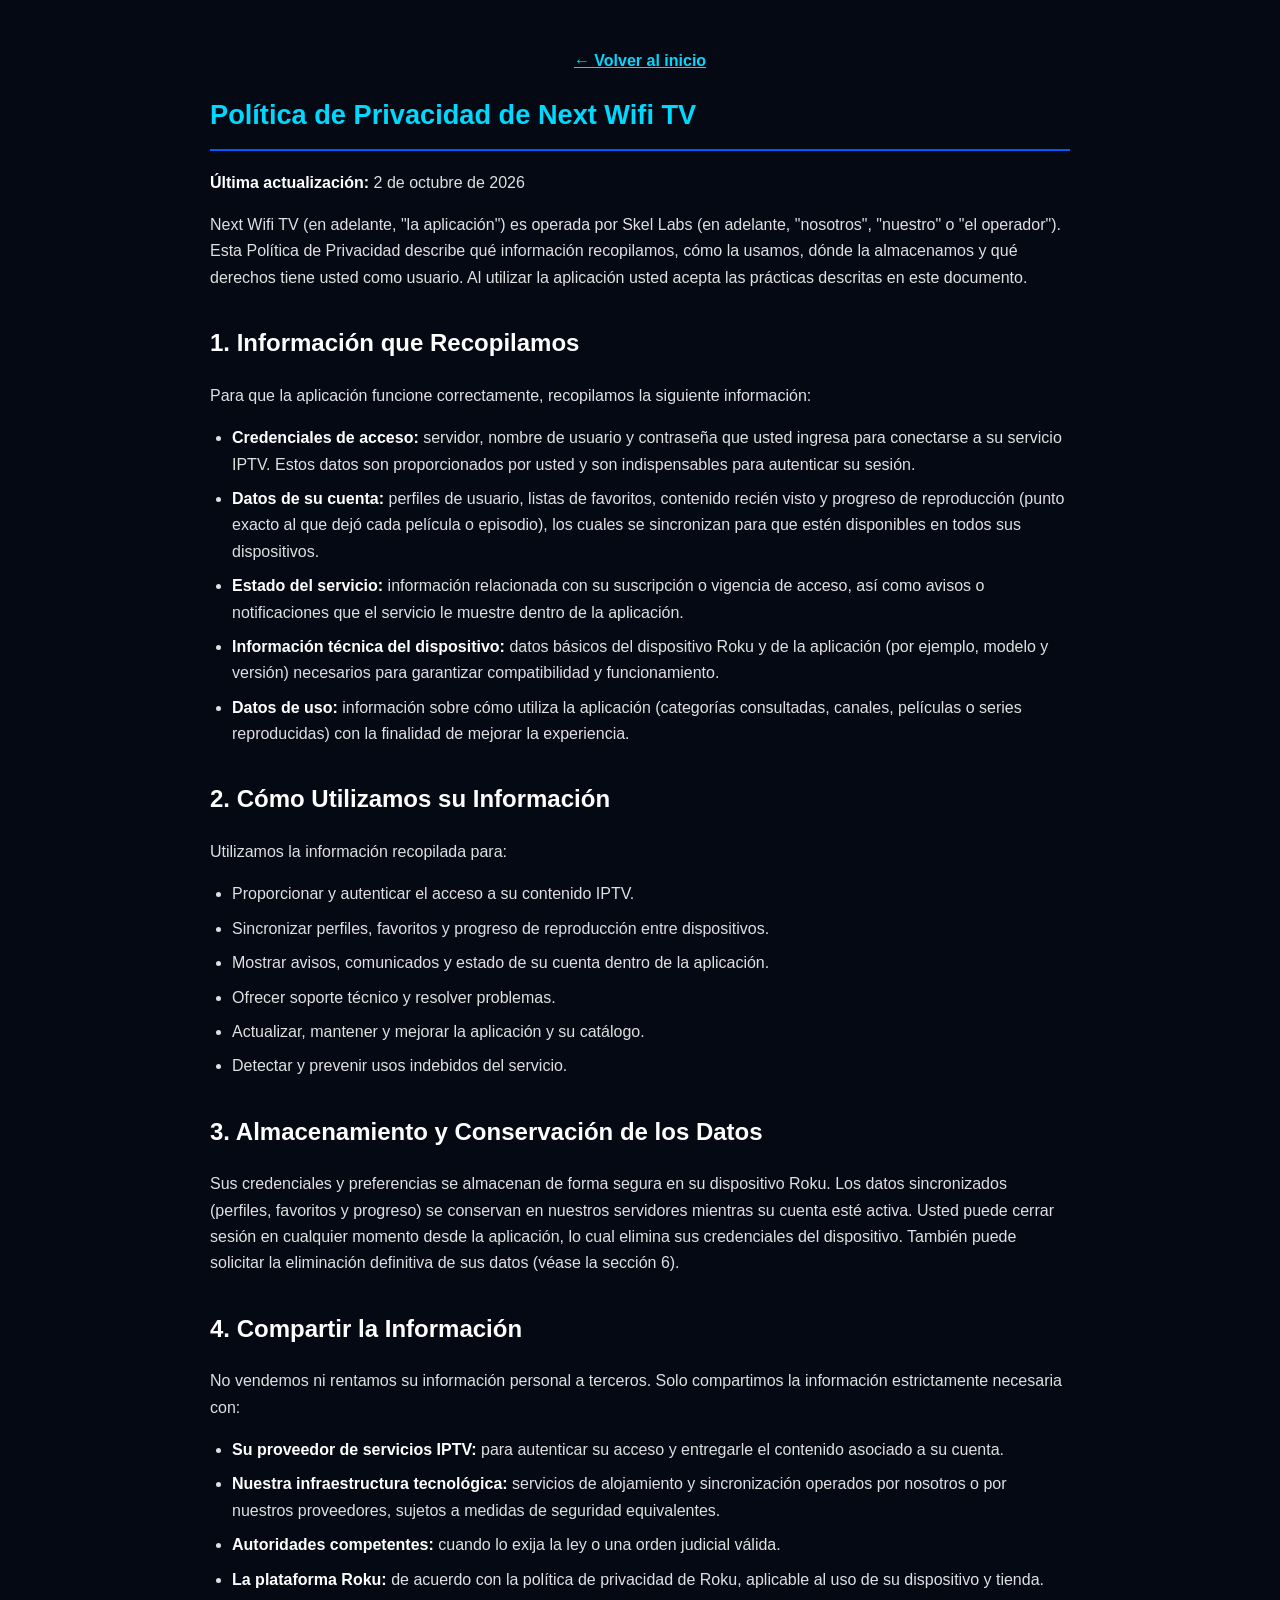
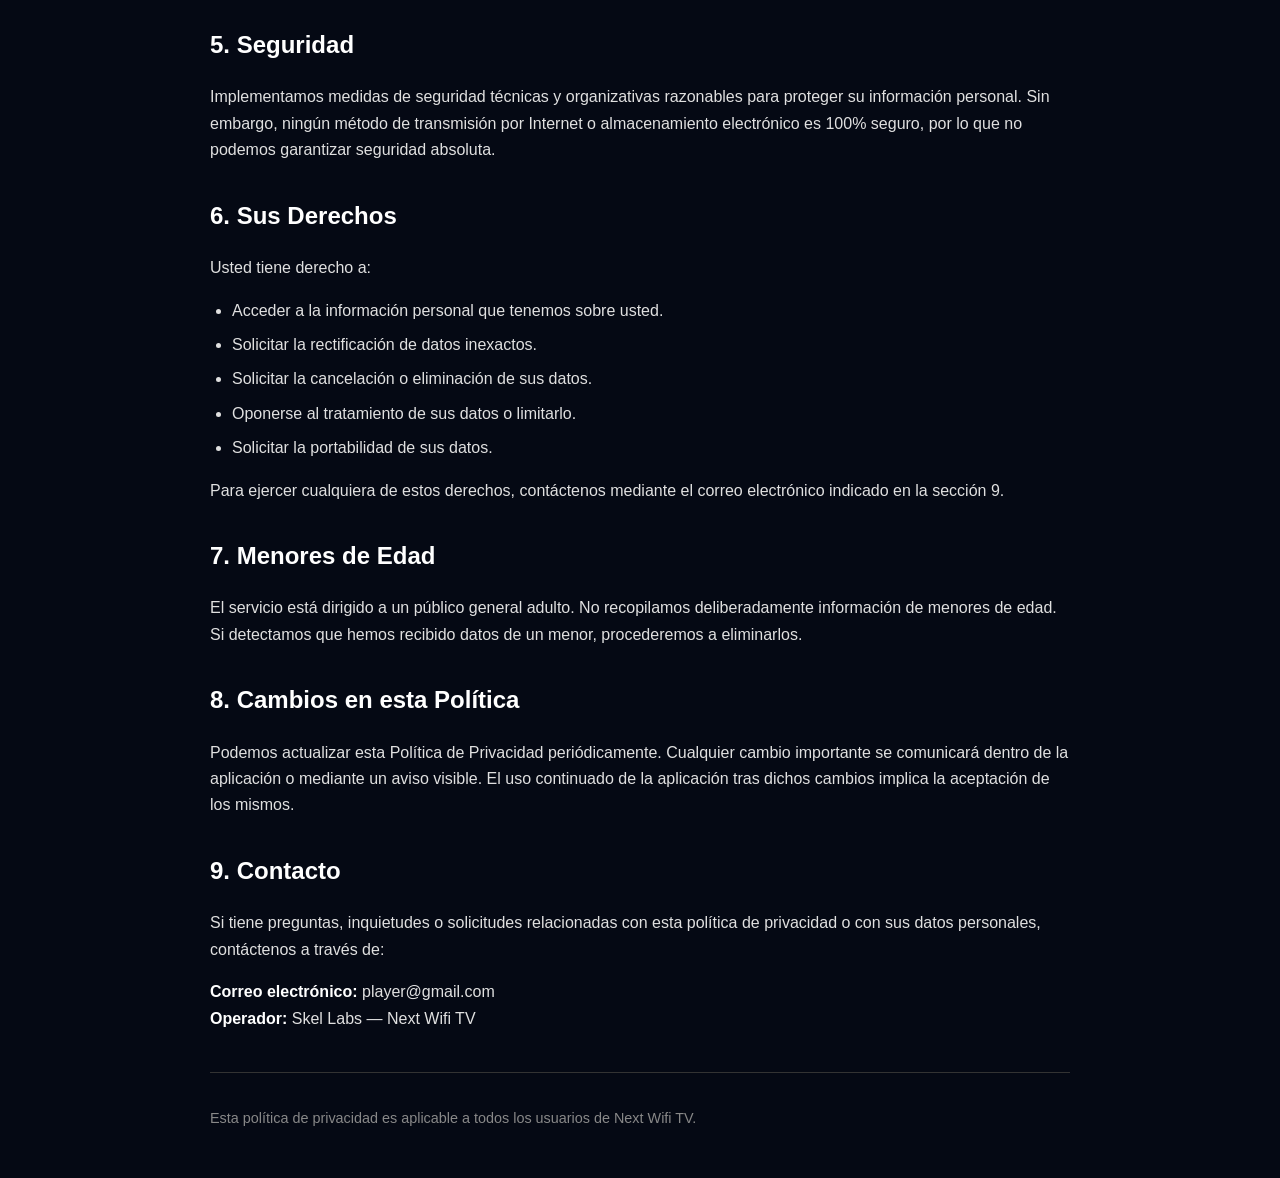
==== privacy/index.html @ 7ef52038 "Sitio Next Wifi TV + Skel Labs: landing, politica de privacidad, terminos de uso" ====
<!DOCTYPE html>
<html lang="es">
<head>
    <meta charset="UTF-8">
    <meta name="viewport" content="width=device-width, initial-scale=1.0">
    <title>Política de Privacidad — Next Wifi TV</title>
    <style>
        body {
            font-family: -apple-system, BlinkMacSystemFont, 'Segoe UI', Roboto, sans-serif;
            line-height: 1.65;
            color: #e0e0e0;
            background-color: #050914;
            padding: 32px 20px;
            max-width: 860px;
            margin: 0 auto;
        }
        h1 {
            color: #00D9FF;
            border-bottom: 2px solid #005BFF;
            padding-bottom: 12px;
            font-size: 1.7em;
        }
        h2 {
            color: #ffffff;
            margin-top: 32px;
        }
        p { margin-bottom: 15px; }
        ul { margin-bottom: 15px; padding-left: 22px; }
        li { margin-bottom: 8px; }
        .last-updated {
            color: #888;
            font-size: 0.9em;
            margin-top: 40px;
            border-top: 1px solid #333;
            padding-top: 20px;
        }
        strong { color: #ffffff; }
    </style>
</head>
<body>
    <p style="text-align:center;margin-bottom:6px"><a href="../" style="color:#00D9FF;font-weight:700">&larr; Volver al inicio</a></p>
    <h1>Política de Privacidad de Next Wifi TV</h1>

    <p><strong>Última actualización:</strong> 2 de octubre de 2026</p>

    <p>Next Wifi TV (en adelante, "la aplicación") es operada por Skel Labs (en adelante, "nosotros", "nuestro" o "el operador"). Esta Política de Privacidad describe qué información recopilamos, cómo la usamos, dónde la almacenamos y qué derechos tiene usted como usuario. Al utilizar la aplicación usted acepta las prácticas descritas en este documento.</p>

    <h2>1. Información que Recopilamos</h2>
    <p>Para que la aplicación funcione correctamente, recopilamos la siguiente información:</p>
    <ul>
        <li><strong>Credenciales de acceso:</strong> servidor, nombre de usuario y contraseña que usted ingresa para conectarse a su servicio IPTV. Estos datos son proporcionados por usted y son indispensables para autenticar su sesión.</li>
        <li><strong>Datos de su cuenta:</strong> perfiles de usuario, listas de favoritos, contenido recién visto y progreso de reproducción (punto exacto al que dejó cada película o episodio), los cuales se sincronizan para que estén disponibles en todos sus dispositivos.</li>
        <li><strong>Estado del servicio:</strong> información relacionada con su suscripción o vigencia de acceso, así como avisos o notificaciones que el servicio le muestre dentro de la aplicación.</li>
        <li><strong>Información técnica del dispositivo:</strong> datos básicos del dispositivo Roku y de la aplicación (por ejemplo, modelo y versión) necesarios para garantizar compatibilidad y funcionamiento.</li>
        <li><strong>Datos de uso:</strong> información sobre cómo utiliza la aplicación (categorías consultadas, canales, películas o series reproducidas) con la finalidad de mejorar la experiencia.</li>
    </ul>

    <h2>2. Cómo Utilizamos su Información</h2>
    <p>Utilizamos la información recopilada para:</p>
    <ul>
        <li>Proporcionar y autenticar el acceso a su contenido IPTV.</li>
        <li>Sincronizar perfiles, favoritos y progreso de reproducción entre dispositivos.</li>
        <li>Mostrar avisos, comunicados y estado de su cuenta dentro de la aplicación.</li>
        <li>Ofrecer soporte técnico y resolver problemas.</li>
        <li>Actualizar, mantener y mejorar la aplicación y su catálogo.</li>
        <li>Detectar y prevenir usos indebidos del servicio.</li>
    </ul>

    <h2>3. Almacenamiento y Conservación de los Datos</h2>
    <p>Sus credenciales y preferencias se almacenan de forma segura en su dispositivo Roku. Los datos sincronizados (perfiles, favoritos y progreso) se conservan en nuestros servidores mientras su cuenta esté activa. Usted puede cerrar sesión en cualquier momento desde la aplicación, lo cual elimina sus credenciales del dispositivo. También puede solicitar la eliminación definitiva de sus datos (véase la sección 6).</p>

    <h2>4. Compartir la Información</h2>
    <p>No vendemos ni rentamos su información personal a terceros. Solo compartimos la información estrictamente necesaria con:</p>
    <ul>
        <li><strong>Su proveedor de servicios IPTV:</strong> para autenticar su acceso y entregarle el contenido asociado a su cuenta.</li>
        <li><strong>Nuestra infraestructura tecnológica:</strong> servicios de alojamiento y sincronización operados por nosotros o por nuestros proveedores, sujetos a medidas de seguridad equivalentes.</li>
        <li><strong>Autoridades competentes:</strong> cuando lo exija la ley o una orden judicial válida.</li>
        <li><strong>La plataforma Roku:</strong> de acuerdo con la política de privacidad de Roku, aplicable al uso de su dispositivo y tienda.</li>
    </ul>

    <h2>5. Seguridad</h2>
    <p>Implementamos medidas de seguridad técnicas y organizativas razonables para proteger su información personal. Sin embargo, ningún método de transmisión por Internet o almacenamiento electrónico es 100% seguro, por lo que no podemos garantizar seguridad absoluta.</p>

    <h2>6. Sus Derechos</h2>
    <p>Usted tiene derecho a:</p>
    <ul>
        <li>Acceder a la información personal que tenemos sobre usted.</li>
        <li>Solicitar la rectificación de datos inexactos.</li>
        <li>Solicitar la cancelación o eliminación de sus datos.</li>
        <li>Oponerse al tratamiento de sus datos o limitarlo.</li>
        <li>Solicitar la portabilidad de sus datos.</li>
    </ul>
    <p>Para ejercer cualquiera de estos derechos, contáctenos mediante el correo electrónico indicado en la sección 9.</p>

    <h2>7. Menores de Edad</h2>
    <p>El servicio está dirigido a un público general adulto. No recopilamos deliberadamente información de menores de edad. Si detectamos que hemos recibido datos de un menor, procederemos a eliminarlos.</p>

    <h2>8. Cambios en esta Política</h2>
    <p>Podemos actualizar esta Política de Privacidad periódicamente. Cualquier cambio importante se comunicará dentro de la aplicación o mediante un aviso visible. El uso continuado de la aplicación tras dichos cambios implica la aceptación de los mismos.</p>

    <h2>9. Contacto</h2>
    <p>Si tiene preguntas, inquietudes o solicitudes relacionadas con esta política de privacidad o con sus datos personales, contáctenos a través de:</p>
    <p><strong>Correo electrónico:</strong> player@gmail.com<br>
    <strong>Operador:</strong> Skel Labs — Next Wifi TV</p>

    <div class="last-updated">
        <p>Esta política de privacidad es aplicable a todos los usuarios de Next Wifi TV.</p>
    </div>
</body>
</html>
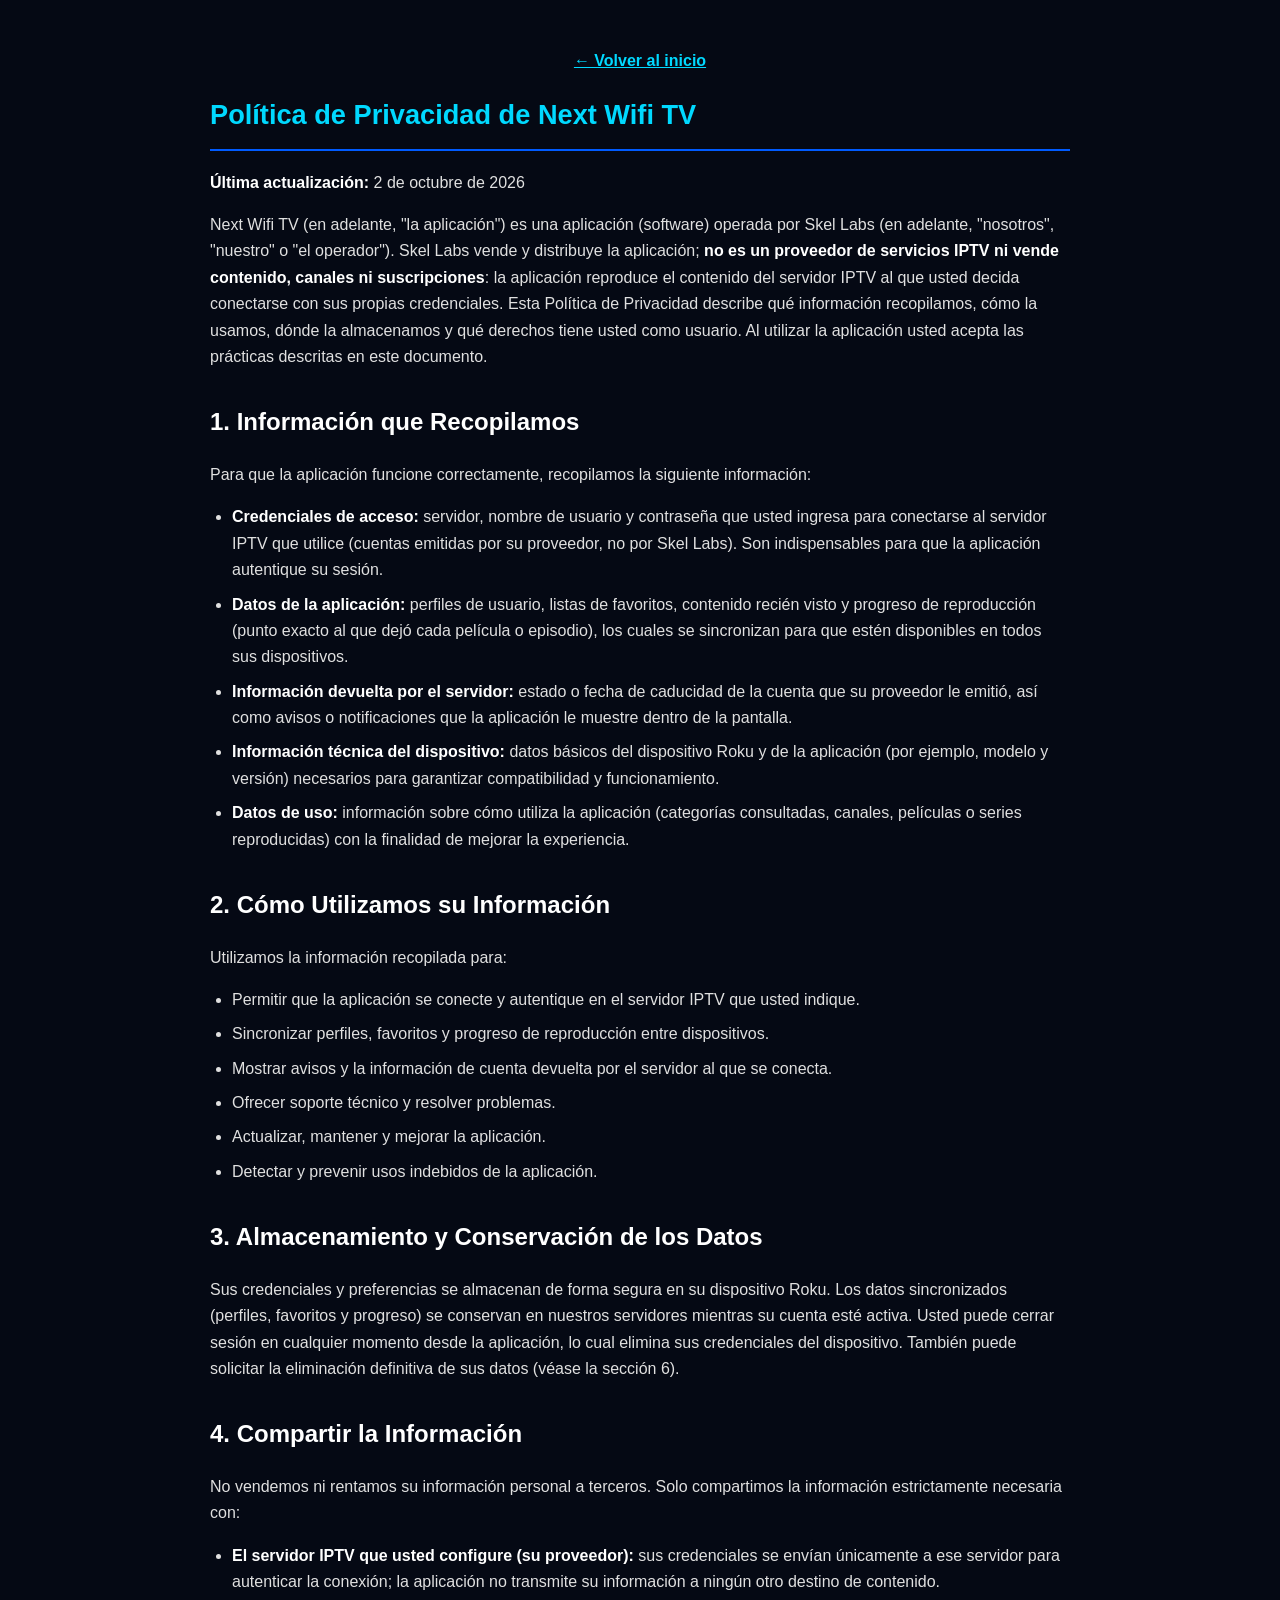
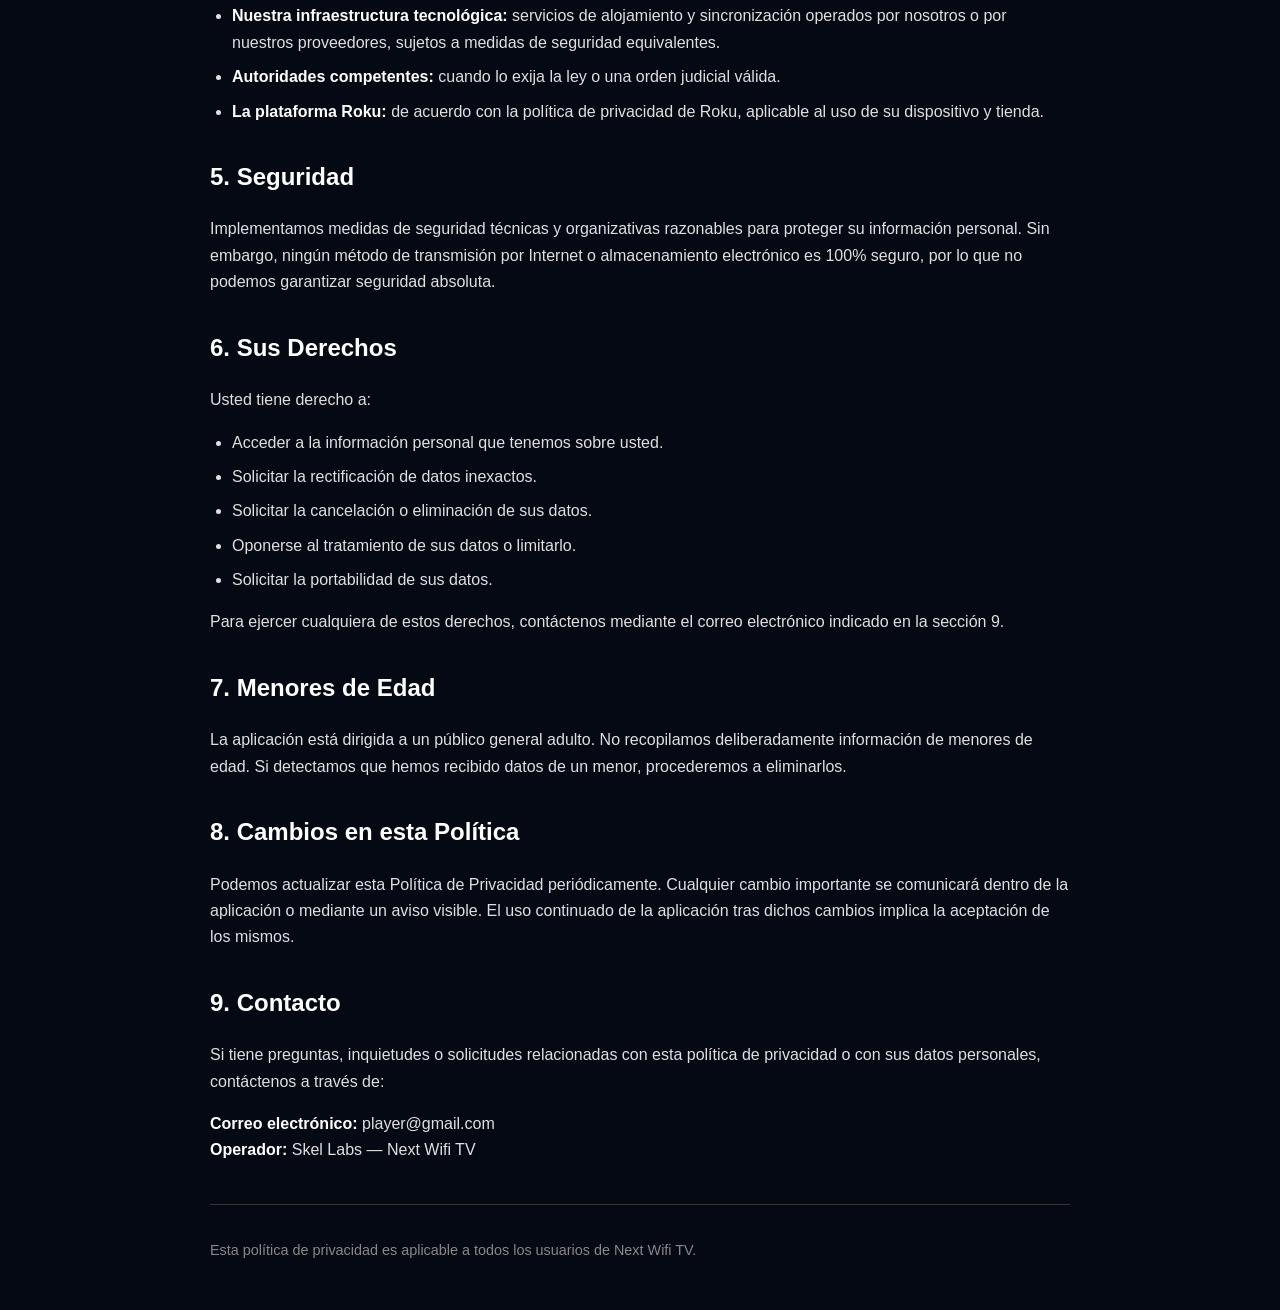
==== commit 27d7a86f: "Reenfoque legal y de marca: vendemos la APP (software), no el servicio de contenido; Skel Labs = dis" ====
--- a/privacy/index.html
+++ b/privacy/index.html
@@ -43,14 +43,14 @@
 
     <p><strong>Última actualización:</strong> 2 de octubre de 2026</p>
 
-    <p>Next Wifi TV (en adelante, "la aplicación") es operada por Skel Labs (en adelante, "nosotros", "nuestro" o "el operador"). Esta Política de Privacidad describe qué información recopilamos, cómo la usamos, dónde la almacenamos y qué derechos tiene usted como usuario. Al utilizar la aplicación usted acepta las prácticas descritas en este documento.</p>
+    <p>Next Wifi TV (en adelante, "la aplicación") es una aplicación (software) operada por Skel Labs (en adelante, "nosotros", "nuestro" o "el operador"). Skel Labs vende y distribuye la aplicación; <strong>no es un proveedor de servicios IPTV ni vende contenido, canales ni suscripciones</strong>: la aplicación reproduce el contenido del servidor IPTV al que usted decida conectarse con sus propias credenciales. Esta Política de Privacidad describe qué información recopilamos, cómo la usamos, dónde la almacenamos y qué derechos tiene usted como usuario. Al utilizar la aplicación usted acepta las prácticas descritas en este documento.</p>
 
     <h2>1. Información que Recopilamos</h2>
     <p>Para que la aplicación funcione correctamente, recopilamos la siguiente información:</p>
     <ul>
-        <li><strong>Credenciales de acceso:</strong> servidor, nombre de usuario y contraseña que usted ingresa para conectarse a su servicio IPTV. Estos datos son proporcionados por usted y son indispensables para autenticar su sesión.</li>
-        <li><strong>Datos de su cuenta:</strong> perfiles de usuario, listas de favoritos, contenido recién visto y progreso de reproducción (punto exacto al que dejó cada película o episodio), los cuales se sincronizan para que estén disponibles en todos sus dispositivos.</li>
-        <li><strong>Estado del servicio:</strong> información relacionada con su suscripción o vigencia de acceso, así como avisos o notificaciones que el servicio le muestre dentro de la aplicación.</li>
+        <li><strong>Credenciales de acceso:</strong> servidor, nombre de usuario y contraseña que usted ingresa para conectarse al servidor IPTV que utilice (cuentas emitidas por su proveedor, no por Skel Labs). Son indispensables para que la aplicación autentique su sesión.</li>
+        <li><strong>Datos de la aplicación:</strong> perfiles de usuario, listas de favoritos, contenido recién visto y progreso de reproducción (punto exacto al que dejó cada película o episodio), los cuales se sincronizan para que estén disponibles en todos sus dispositivos.</li>
+        <li><strong>Información devuelta por el servidor:</strong> estado o fecha de caducidad de la cuenta que su proveedor le emitió, así como avisos o notificaciones que la aplicación le muestre dentro de la pantalla.</li>
         <li><strong>Información técnica del dispositivo:</strong> datos básicos del dispositivo Roku y de la aplicación (por ejemplo, modelo y versión) necesarios para garantizar compatibilidad y funcionamiento.</li>
         <li><strong>Datos de uso:</strong> información sobre cómo utiliza la aplicación (categorías consultadas, canales, películas o series reproducidas) con la finalidad de mejorar la experiencia.</li>
     </ul>
@@ -58,12 +58,12 @@
     <h2>2. Cómo Utilizamos su Información</h2>
     <p>Utilizamos la información recopilada para:</p>
     <ul>
-        <li>Proporcionar y autenticar el acceso a su contenido IPTV.</li>
+        <li>Permitir que la aplicación se conecte y autentique en el servidor IPTV que usted indique.</li>
         <li>Sincronizar perfiles, favoritos y progreso de reproducción entre dispositivos.</li>
-        <li>Mostrar avisos, comunicados y estado de su cuenta dentro de la aplicación.</li>
+        <li>Mostrar avisos y la información de cuenta devuelta por el servidor al que se conecta.</li>
         <li>Ofrecer soporte técnico y resolver problemas.</li>
-        <li>Actualizar, mantener y mejorar la aplicación y su catálogo.</li>
-        <li>Detectar y prevenir usos indebidos del servicio.</li>
+        <li>Actualizar, mantener y mejorar la aplicación.</li>
+        <li>Detectar y prevenir usos indebidos de la aplicación.</li>
     </ul>
 
     <h2>3. Almacenamiento y Conservación de los Datos</h2>
@@ -72,7 +72,7 @@
     <h2>4. Compartir la Información</h2>
     <p>No vendemos ni rentamos su información personal a terceros. Solo compartimos la información estrictamente necesaria con:</p>
     <ul>
-        <li><strong>Su proveedor de servicios IPTV:</strong> para autenticar su acceso y entregarle el contenido asociado a su cuenta.</li>
+        <li><strong>El servidor IPTV que usted configure (su proveedor):</strong> sus credenciales se envían únicamente a ese servidor para autenticar la conexión; la aplicación no transmite su información a ningún otro destino de contenido.</li>
         <li><strong>Nuestra infraestructura tecnológica:</strong> servicios de alojamiento y sincronización operados por nosotros o por nuestros proveedores, sujetos a medidas de seguridad equivalentes.</li>
         <li><strong>Autoridades competentes:</strong> cuando lo exija la ley o una orden judicial válida.</li>
         <li><strong>La plataforma Roku:</strong> de acuerdo con la política de privacidad de Roku, aplicable al uso de su dispositivo y tienda.</li>
@@ -93,7 +93,7 @@
     <p>Para ejercer cualquiera de estos derechos, contáctenos mediante el correo electrónico indicado en la sección 9.</p>
 
     <h2>7. Menores de Edad</h2>
-    <p>El servicio está dirigido a un público general adulto. No recopilamos deliberadamente información de menores de edad. Si detectamos que hemos recibido datos de un menor, procederemos a eliminarlos.</p>
+    <p>La aplicación está dirigida a un público general adulto. No recopilamos deliberadamente información de menores de edad. Si detectamos que hemos recibido datos de un menor, procederemos a eliminarlos.</p>
 
     <h2>8. Cambios en esta Política</h2>
     <p>Podemos actualizar esta Política de Privacidad periódicamente. Cualquier cambio importante se comunicará dentro de la aplicación o mediante un aviso visible. El uso continuado de la aplicación tras dichos cambios implica la aceptación de los mismos.</p>
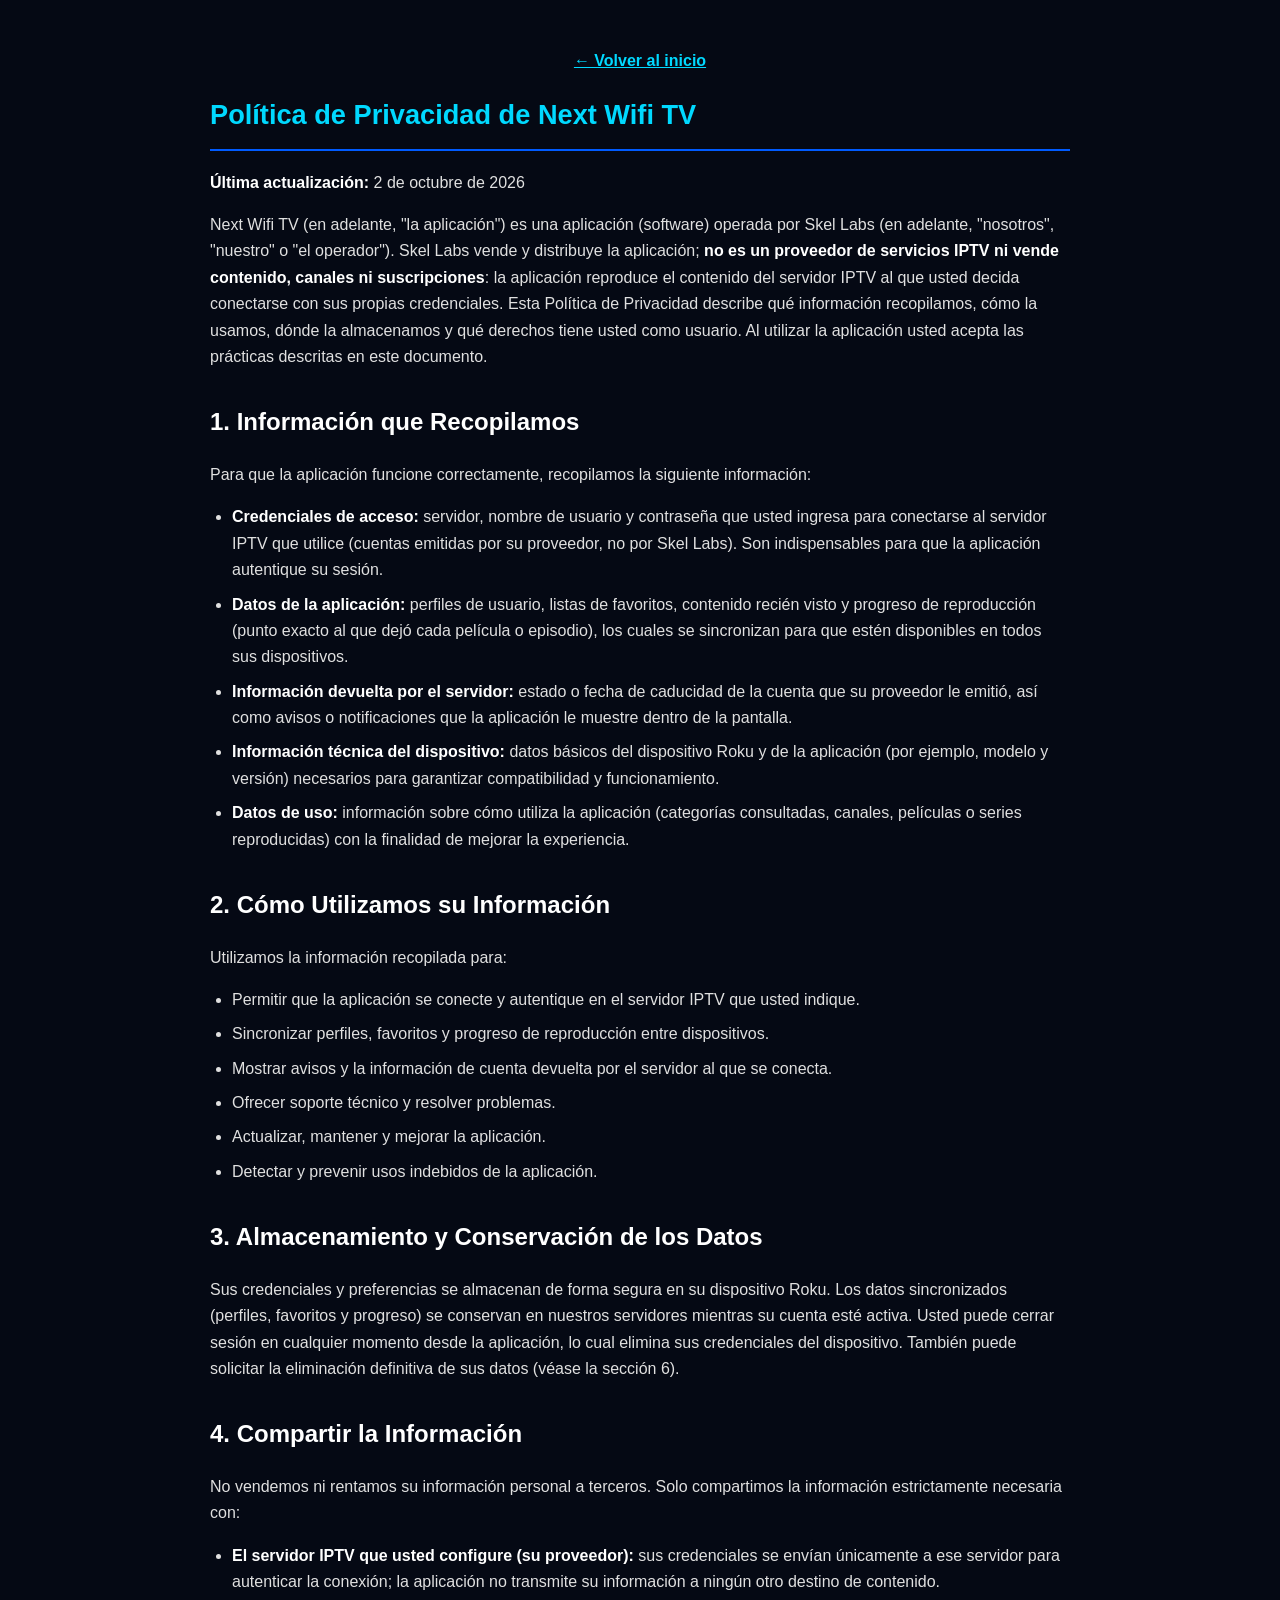
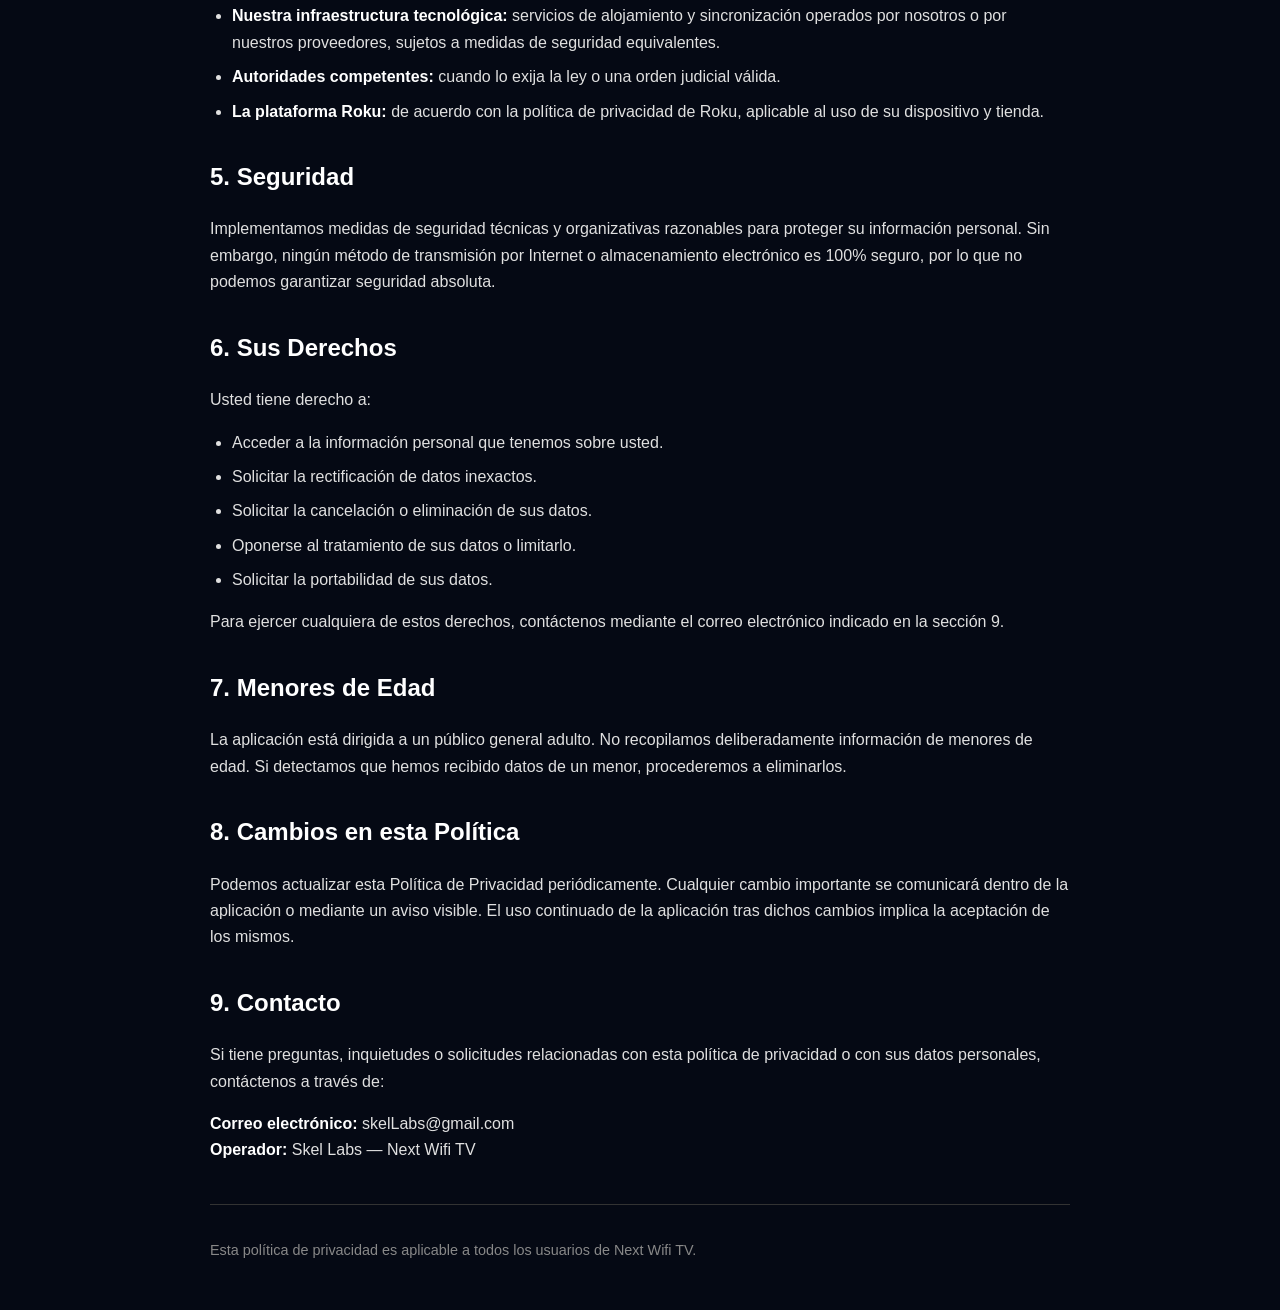
==== commit 34e04156: "Contacto: player@gmail.com -> skelLabs@gmail.com" ====
--- a/privacy/index.html
+++ b/privacy/index.html
@@ -100,7 +100,7 @@
 
     <h2>9. Contacto</h2>
     <p>Si tiene preguntas, inquietudes o solicitudes relacionadas con esta política de privacidad o con sus datos personales, contáctenos a través de:</p>
-    <p><strong>Correo electrónico:</strong> player@gmail.com<br>
+    <p><strong>Correo electrónico:</strong> skelLabs@gmail.com<br>
     <strong>Operador:</strong> Skel Labs — Next Wifi TV</p>
 
     <div class="last-updated">
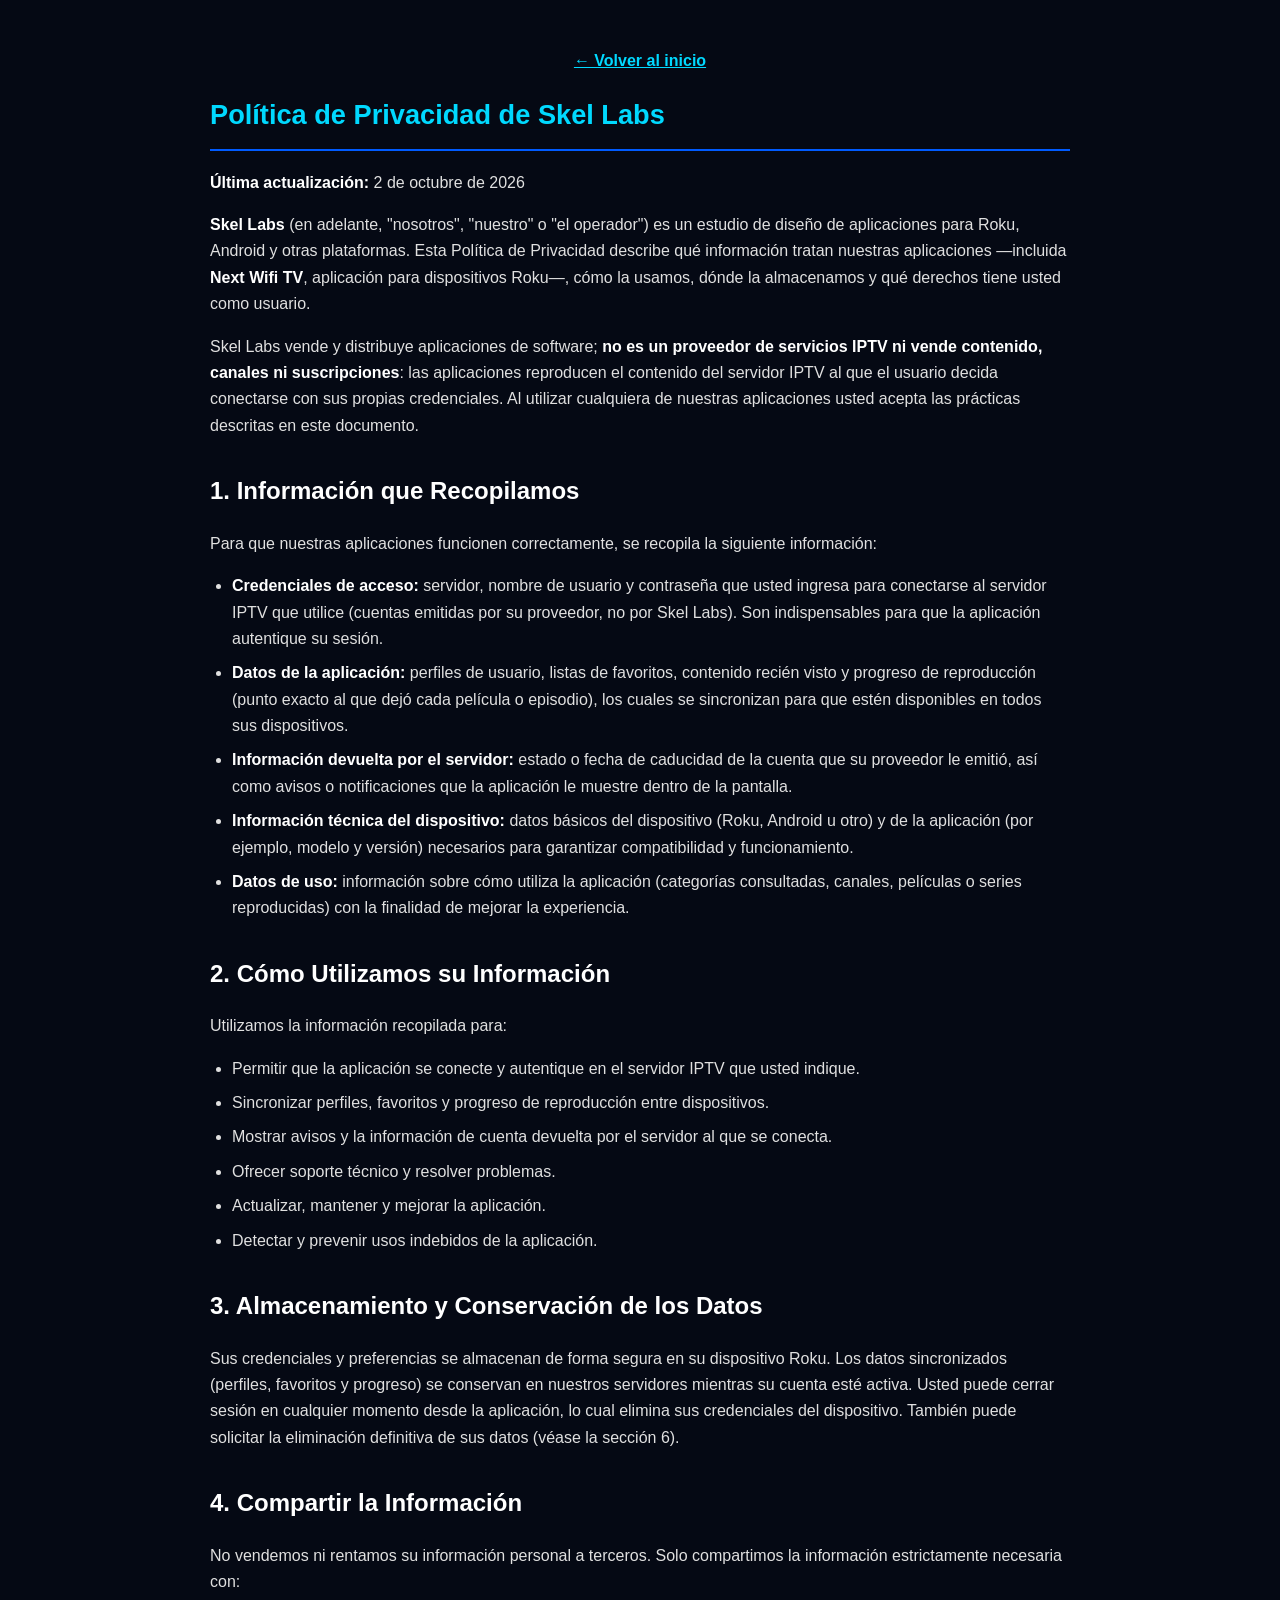
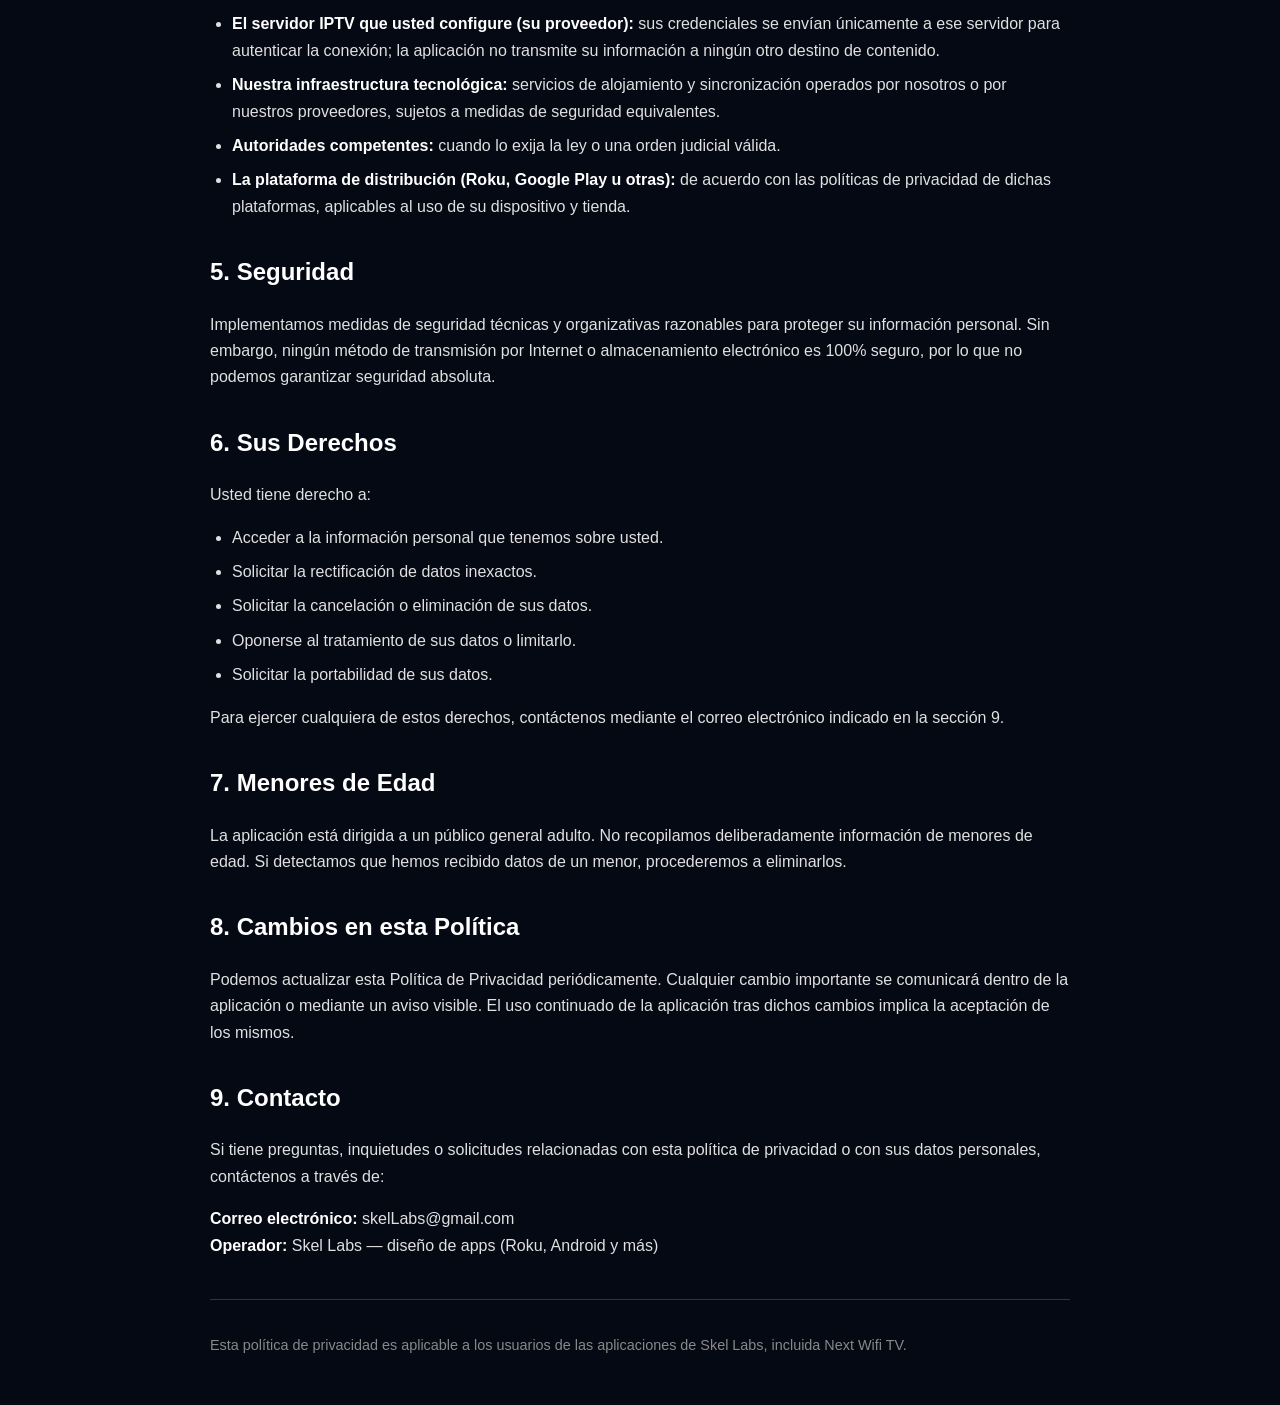
==== commit bb6355bf: "Legales a marca Skel Labs: politica y terminos de uso de Skel Labs (Next Wifi TV como app incluida)" ====
--- a/privacy/index.html
+++ b/privacy/index.html
@@ -3,7 +3,7 @@
 <head>
     <meta charset="UTF-8">
     <meta name="viewport" content="width=device-width, initial-scale=1.0">
-    <title>Política de Privacidad — Next Wifi TV</title>
+    <title>Política de Privacidad — Skel Labs</title>
     <style>
         body {
             font-family: -apple-system, BlinkMacSystemFont, 'Segoe UI', Roboto, sans-serif;
@@ -39,19 +39,21 @@
 </head>
 <body>
     <p style="text-align:center;margin-bottom:6px"><a href="../" style="color:#00D9FF;font-weight:700">&larr; Volver al inicio</a></p>
-    <h1>Política de Privacidad de Next Wifi TV</h1>
+    <h1>Política de Privacidad de Skel Labs</h1>
 
     <p><strong>Última actualización:</strong> 2 de octubre de 2026</p>
 
-    <p>Next Wifi TV (en adelante, "la aplicación") es una aplicación (software) operada por Skel Labs (en adelante, "nosotros", "nuestro" o "el operador"). Skel Labs vende y distribuye la aplicación; <strong>no es un proveedor de servicios IPTV ni vende contenido, canales ni suscripciones</strong>: la aplicación reproduce el contenido del servidor IPTV al que usted decida conectarse con sus propias credenciales. Esta Política de Privacidad describe qué información recopilamos, cómo la usamos, dónde la almacenamos y qué derechos tiene usted como usuario. Al utilizar la aplicación usted acepta las prácticas descritas en este documento.</p>
+    <p><strong>Skel Labs</strong> (en adelante, "nosotros", "nuestro" o "el operador") es un estudio de diseño de aplicaciones para Roku, Android y otras plataformas. Esta Política de Privacidad describe qué información tratan nuestras aplicaciones —incluida <strong>Next Wifi TV</strong>, aplicación para dispositivos Roku—, cómo la usamos, dónde la almacenamos y qué derechos tiene usted como usuario.</p>
+
+    <p>Skel Labs vende y distribuye aplicaciones de software; <strong>no es un proveedor de servicios IPTV ni vende contenido, canales ni suscripciones</strong>: las aplicaciones reproducen el contenido del servidor IPTV al que el usuario decida conectarse con sus propias credenciales. Al utilizar cualquiera de nuestras aplicaciones usted acepta las prácticas descritas en este documento.</p>
 
     <h2>1. Información que Recopilamos</h2>
-    <p>Para que la aplicación funcione correctamente, recopilamos la siguiente información:</p>
+    <p>Para que nuestras aplicaciones funcionen correctamente, se recopila la siguiente información:</p>
     <ul>
         <li><strong>Credenciales de acceso:</strong> servidor, nombre de usuario y contraseña que usted ingresa para conectarse al servidor IPTV que utilice (cuentas emitidas por su proveedor, no por Skel Labs). Son indispensables para que la aplicación autentique su sesión.</li>
         <li><strong>Datos de la aplicación:</strong> perfiles de usuario, listas de favoritos, contenido recién visto y progreso de reproducción (punto exacto al que dejó cada película o episodio), los cuales se sincronizan para que estén disponibles en todos sus dispositivos.</li>
         <li><strong>Información devuelta por el servidor:</strong> estado o fecha de caducidad de la cuenta que su proveedor le emitió, así como avisos o notificaciones que la aplicación le muestre dentro de la pantalla.</li>
-        <li><strong>Información técnica del dispositivo:</strong> datos básicos del dispositivo Roku y de la aplicación (por ejemplo, modelo y versión) necesarios para garantizar compatibilidad y funcionamiento.</li>
+        <li><strong>Información técnica del dispositivo:</strong> datos básicos del dispositivo (Roku, Android u otro) y de la aplicación (por ejemplo, modelo y versión) necesarios para garantizar compatibilidad y funcionamiento.</li>
         <li><strong>Datos de uso:</strong> información sobre cómo utiliza la aplicación (categorías consultadas, canales, películas o series reproducidas) con la finalidad de mejorar la experiencia.</li>
     </ul>
 
@@ -75,7 +77,7 @@
         <li><strong>El servidor IPTV que usted configure (su proveedor):</strong> sus credenciales se envían únicamente a ese servidor para autenticar la conexión; la aplicación no transmite su información a ningún otro destino de contenido.</li>
         <li><strong>Nuestra infraestructura tecnológica:</strong> servicios de alojamiento y sincronización operados por nosotros o por nuestros proveedores, sujetos a medidas de seguridad equivalentes.</li>
         <li><strong>Autoridades competentes:</strong> cuando lo exija la ley o una orden judicial válida.</li>
-        <li><strong>La plataforma Roku:</strong> de acuerdo con la política de privacidad de Roku, aplicable al uso de su dispositivo y tienda.</li>
+        <li><strong>La plataforma de distribución (Roku, Google Play u otras):</strong> de acuerdo con las políticas de privacidad de dichas plataformas, aplicables al uso de su dispositivo y tienda.</li>
     </ul>
 
     <h2>5. Seguridad</h2>
@@ -101,10 +103,10 @@
     <h2>9. Contacto</h2>
     <p>Si tiene preguntas, inquietudes o solicitudes relacionadas con esta política de privacidad o con sus datos personales, contáctenos a través de:</p>
     <p><strong>Correo electrónico:</strong> skelLabs@gmail.com<br>
-    <strong>Operador:</strong> Skel Labs — Next Wifi TV</p>
+    <strong>Operador:</strong> Skel Labs — diseño de apps (Roku, Android y más)</p>
 
     <div class="last-updated">
-        <p>Esta política de privacidad es aplicable a todos los usuarios de Next Wifi TV.</p>
+        <p>Esta política de privacidad es aplicable a los usuarios de las aplicaciones de Skel Labs, incluida Next Wifi TV.</p>
     </div>
 </body>
 </html>
